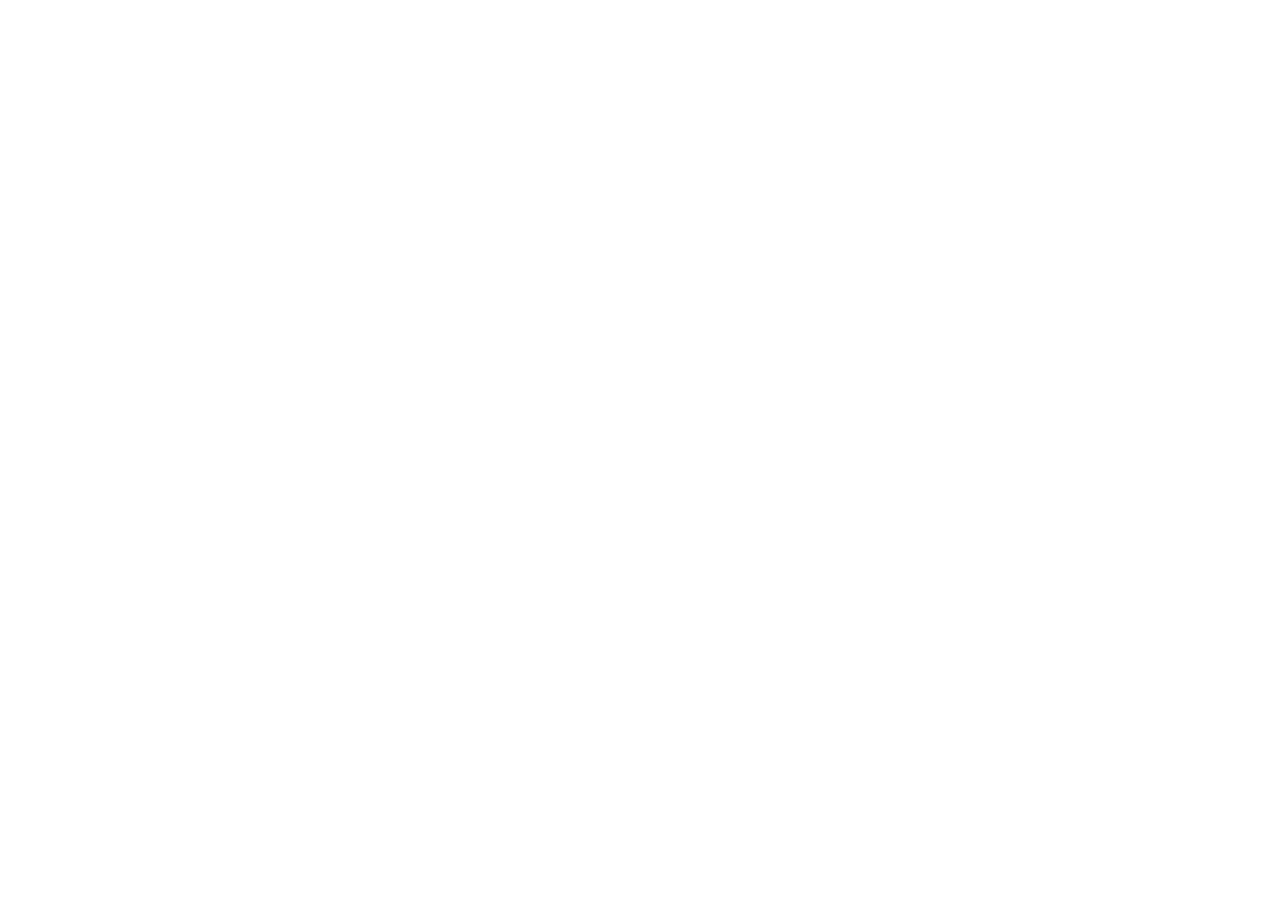
==== index.html @ 3d475b91 "Initial commit" ====
<!DOCTYPE html>
<html lang="en">
<head>
    <meta charset="UTF-8">
    <meta name="viewport" content="width=device-width, initial-scale=1.0">
    <title>Libreria de estudio</title>
</head>
<body>
    
</body>
</html>
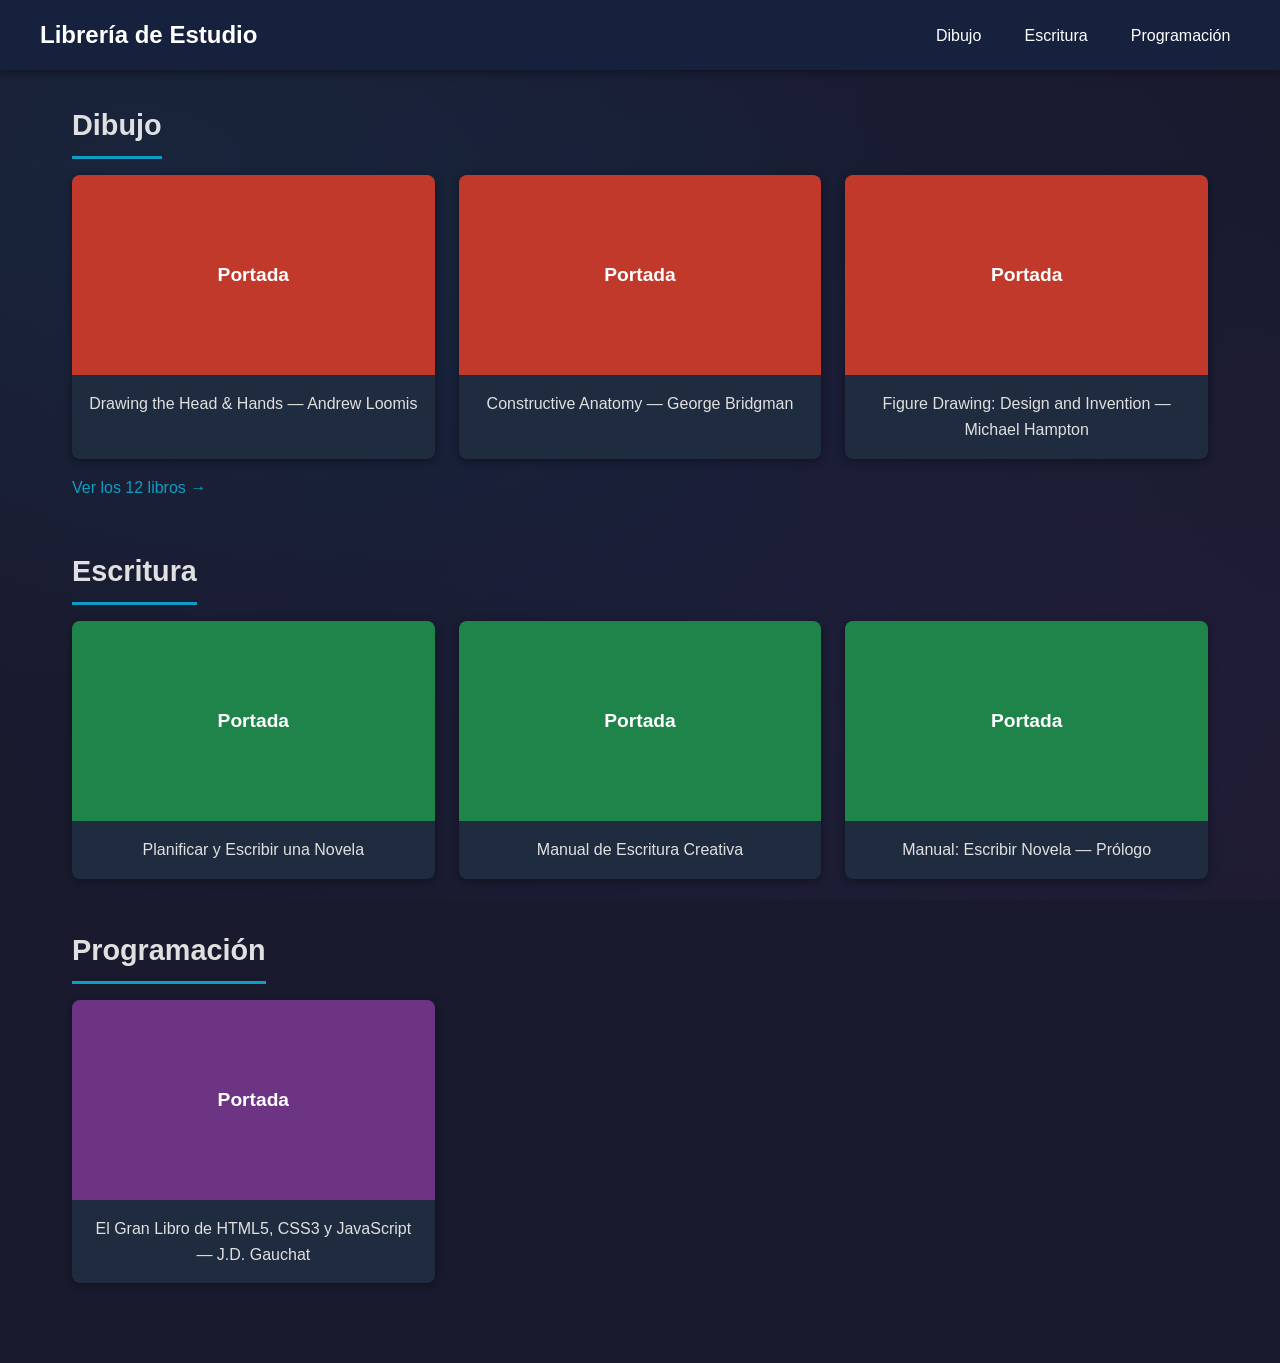
==== commit 89fc520b: "Update index.html" ====
--- a/index.html
+++ b/index.html
@@ -1,11 +1,114 @@
 <!DOCTYPE html>
-<html lang="en">
+<html lang="es">
 <head>
     <meta charset="UTF-8">
     <meta name="viewport" content="width=device-width, initial-scale=1.0">
-    <title>Libreria de estudio</title>
+    <title>Librería de Estudio</title>
+    <link rel="stylesheet" href="css/styles.css">
 </head>
+
 <body>
-    
+
+    <!-- Header -->
+    <header>
+        <div class="header-contenido">
+            <h1>Librería de Estudio</h1>
+
+            <nav>
+                <ul>
+                    <li><a href="paginas/dibujo.html">Dibujo</a></li>
+                    <li><a href="paginas/escritura.html">Escritura</a></li>
+                    <li><a href="paginas/programacion.html">Programación</a></li>
+                </ul>
+            </nav>
+        </div>
+    </header>
+
+    <!-- Contenido principal -->
+    <main>
+
+        <!-- Dibujo -->
+        <section class="seccion-categoria" id="dibujo">
+            <h2>Dibujo</h2>
+
+            <div class="grilla-tarjetas">
+
+                <a href="pdfs/andrew-loomis-drawing-the-head-hands.pdf" target="_blank" class="tarjeta">
+                    <div class="tarjeta-portada portada-dibujo">Portada</div>
+                    <div class="tarjeta-titulo">
+                        Drawing the Head & Hands — Andrew Loomis
+                    </div>
+                </a>
+
+                <a href="pdfs/George-Bridgman-Constructive-Anatomy.pdf" target="_blank" class="tarjeta">
+                    <div class="tarjeta-portada portada-dibujo">Portada</div>
+                    <div class="tarjeta-titulo">
+                        Constructive Anatomy — George Bridgman
+                    </div>
+                </a>
+
+                <a href="pdfs/michael-hampton-figure-drawing-design-and-invention-1.pdf" target="_blank" class="tarjeta">
+                    <div class="tarjeta-portada portada-dibujo">Portada</div>
+                    <div class="tarjeta-titulo">
+                        Figure Drawing: Design and Invention — Michael Hampton
+                    </div>
+                </a>
+
+            </div>
+
+            <a href="paginas/dibujo.html" class="ver-todos">
+                Ver los 12 libros →
+            </a>
+        </section>
+
+        <!-- Escritura -->
+        <section class="seccion-categoria" id="escritura">
+            <h2>Escritura</h2>
+
+            <div class="grilla-tarjetas">
+
+                <a href="pdfs/HDV-Planificar-y-escribir-una-novela.pdf" target="_blank" class="tarjeta">
+                    <div class="tarjeta-portada portada-escritura">Portada</div>
+                    <div class="tarjeta-titulo">
+                        Planificar y Escribir una Novela
+                    </div>
+                </a>
+
+                <a href="pdfs/manual-escritura-creativa.pdf" target="_blank" class="tarjeta">
+                    <div class="tarjeta-portada portada-escritura">Portada</div>
+                    <div class="tarjeta-titulo">
+                        Manual de Escritura Creativa
+                    </div>
+                </a>
+
+                <a href="pdfs/manual-escribir-novela-prologo.pdf" target="_blank" class="tarjeta">
+                    <div class="tarjeta-portada portada-escritura">Portada</div>
+                    <div class="tarjeta-titulo">
+                        Manual: Escribir Novela — Prólogo
+                    </div>
+                </a>
+
+            </div>
+        </section>
+
+        <!-- Programación -->
+        <section class="seccion-categoria" id="programacion">
+            <h2>Programación</h2>
+
+            <div class="grilla-tarjetas">
+
+                <a href="pdfs/df49d39c8a4b8ab877f3f13c7083492a1d4e8c3.pdf" target="_blank" class="tarjeta">
+                    <div class="tarjeta-portada portada-programacion">Portada</div>
+                    <div class="tarjeta-titulo">
+                        El Gran Libro de HTML5, CSS3 y JavaScript — J.D. Gauchat
+                    </div>
+                </a>
+
+            </div>
+        </section>
+
+    </main>
+
 </body>
-</html>+
+</html>
--- a/css/styles.css
+++ b/css/styles.css
@@ -0,0 +1,204 @@
+/* ============================================
+   Librería de Estudio — Estilos principales
+   ============================================ */
+
+/* --- Variables de color y tipografía (tema nocturno) --- */
+:root {
+    --color-fondo: #1a1a2e;
+    --color-header: #16213e;
+    --color-texto: #e0e0e0;
+    --color-texto-claro: #ffffff;
+    --color-acento: #0f9dc4;
+    --color-tarjeta: #1f2b3e;
+    --color-sombra: rgba(0, 0, 0, 0.4);
+    --color-hover: rgba(15, 157, 196, 0.2);
+    --borde-radio: 8px;
+    --transicion: 0.3s ease;
+    --fuente-principal: 'Segoe UI', Tahoma, Geneva, Verdana, sans-serif;
+}
+
+/* --- Reset básico --- */
+* {
+    margin: 0;
+    padding: 0;
+    box-sizing: border-box;
+}
+
+/* --- Cuerpo general con wallpaper nocturno --- */
+body {
+    font-family: var(--fuente-principal);
+    background-color: var(--color-fondo);
+    background-image:
+        radial-gradient(ellipse at 10% 20%, rgba(15, 157, 196, 0.08) 0%, transparent 50%),
+        radial-gradient(ellipse at 90% 80%, rgba(108, 52, 131, 0.08) 0%, transparent 50%),
+        radial-gradient(circle at 50% 50%, rgba(22, 33, 62, 0.5) 0%, transparent 100%);
+    background-attachment: fixed;
+    color: var(--color-texto);
+    line-height: 1.6;
+    min-height: 100vh;
+}
+
+/* --- Header y navegación --- */
+header {
+    background-color: var(--color-header);
+    color: var(--color-texto-claro);
+    padding: 1rem 2rem;
+    position: sticky;
+    top: 0;
+    z-index: 100;
+    box-shadow: 0 2px 8px var(--color-sombra);
+}
+
+.header-contenido {
+    max-width: 1200px;
+    margin: 0 auto;
+    display: flex;
+    justify-content: space-between;
+    align-items: center;
+    flex-wrap: wrap;
+    gap: 1rem;
+}
+
+.header-contenido h1 {
+    font-size: 1.5rem;
+    font-weight: 700;
+}
+
+nav ul {
+    list-style: none;
+    display: flex;
+    gap: 1.5rem;
+}
+
+nav a {
+    color: var(--color-texto-claro);
+    text-decoration: none;
+    font-weight: 500;
+    padding: 0.3rem 0.6rem;
+    border-radius: 4px;
+    transition: background-color var(--transicion);
+}
+
+nav a:hover {
+    background-color: rgba(255, 255, 255, 0.15);
+}
+
+/* --- Contenido principal --- */
+main {
+    max-width: 1200px;
+    margin: 0 auto;
+    padding: 2rem;
+}
+
+/* --- Secciones por categoría --- */
+.seccion-categoria {
+    margin-bottom: 3rem;
+}
+
+.seccion-categoria h2 {
+    font-size: 1.8rem;
+    margin-bottom: 1rem;
+    padding-bottom: 0.5rem;
+    border-bottom: 3px solid var(--color-acento);
+    display: inline-block;
+}
+
+/* --- Grilla de tarjetas --- */
+.grilla-tarjetas {
+    display: grid;
+    grid-template-columns: repeat(3, 1fr);
+    gap: 1.5rem;
+}
+
+/* --- Tarjeta individual --- */
+.tarjeta {
+    background-color: var(--color-tarjeta);
+    border-radius: var(--borde-radio);
+    overflow: hidden;
+    box-shadow: 0 2px 8px var(--color-sombra);
+    transition: transform var(--transicion), box-shadow var(--transicion);
+    text-decoration: none;
+    color: var(--color-texto);
+    display: block;
+}
+
+.tarjeta:hover {
+    transform: translateY(-4px);
+    box-shadow: 0 8px 24px rgba(15, 157, 196, 0.2);
+}
+
+/* --- Portada de la tarjeta --- */
+.tarjeta-portada {
+    width: 100%;
+    height: 200px;
+    display: flex;
+    align-items: center;
+    justify-content: center;
+    font-size: 1.2rem;
+    font-weight: 600;
+    color: var(--color-texto-claro);
+}
+
+/* Colores por categoría */
+.portada-dibujo {
+    background-color: #c0392b;
+}
+
+.portada-escritura {
+    background-color: #1e8449;
+}
+
+.portada-programacion {
+    background-color: #6c3483;
+}
+
+/* --- Título de la tarjeta --- */
+.tarjeta-titulo {
+    padding: 1rem;
+    text-align: center;
+    font-size: 1rem;
+    font-weight: 500;
+}
+
+/* --- Enlace "Ver todos" --- */
+.ver-todos {
+    display: inline-block;
+    margin-top: 1rem;
+    color: var(--color-acento);
+    text-decoration: none;
+    font-weight: 500;
+    transition: color var(--transicion);
+}
+
+.ver-todos:hover {
+    color: var(--color-header);
+    text-decoration: underline;
+}
+
+/* --- Responsivo: Tablet (2 columnas) --- */
+@media (max-width: 900px) {
+    .grilla-tarjetas {
+        grid-template-columns: repeat(2, 1fr);
+    }
+}
+
+/* --- Responsivo: Móvil (1 columna) --- */
+@media (max-width: 600px) {
+    .grilla-tarjetas {
+        grid-template-columns: 1fr;
+    }
+
+    .header-contenido {
+        flex-direction: column;
+        text-align: center;
+    }
+
+    nav ul {
+        flex-wrap: wrap;
+        justify-content: center;
+    }
+
+    .seccion-categoria h2 {
+        font-size: 1.4rem;
+    }
+}
